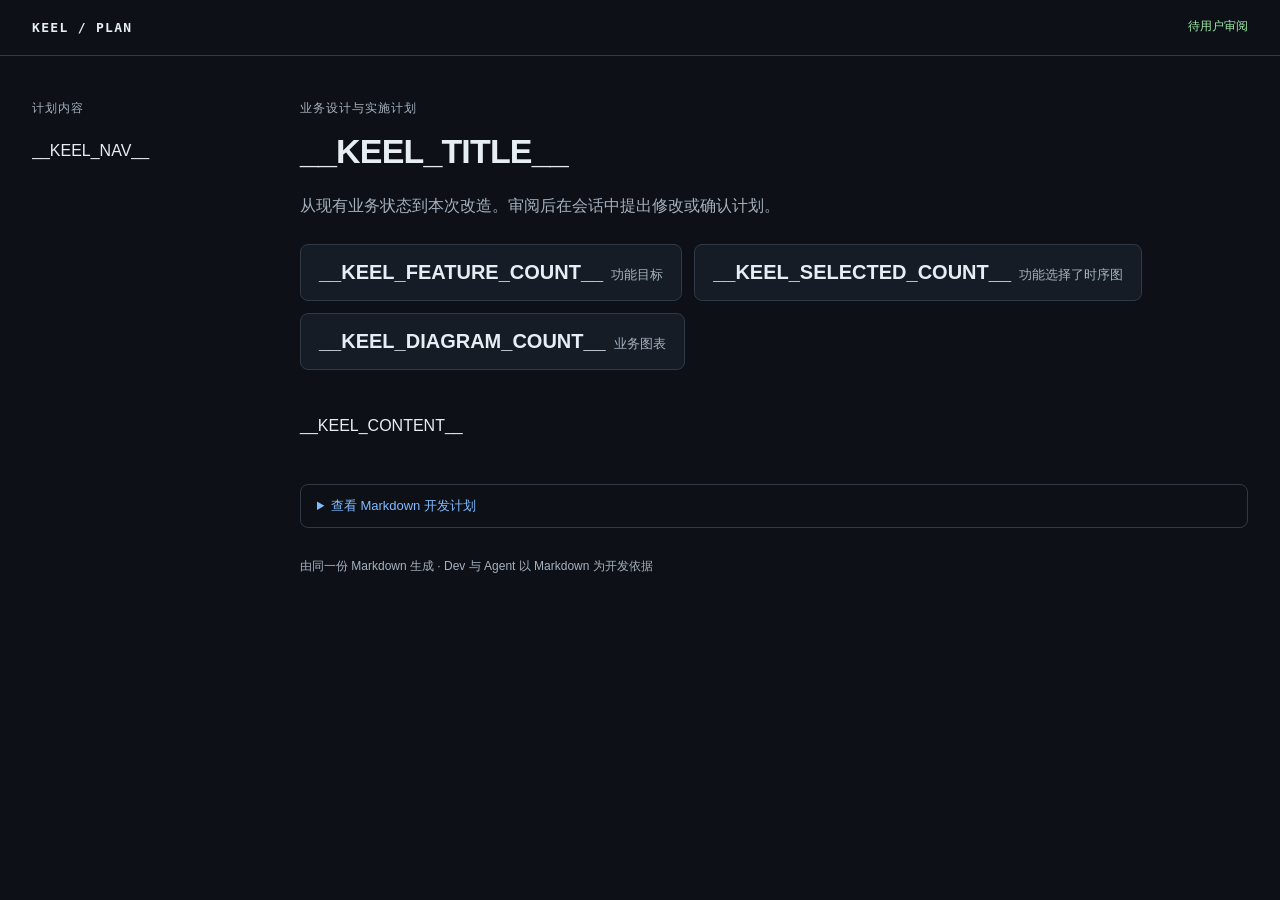
==== keel-plan/skills/keel-plan/assets/plan-view-template.html @ 08eb92e3 "keel: 升级 3.0.0 并统一 Codex 开发工作流" ====
<!doctype html>
<html lang="zh-CN">
<head>
  <meta charset="utf-8">
  <meta name="viewport" content="width=device-width, initial-scale=1">
  <meta http-equiv="Content-Security-Policy" content="default-src 'none'; style-src 'unsafe-inline'; img-src data:; base-uri 'none'; form-action 'none'">
  <title>__KEEL_TITLE__ · Keel Plan</title>
  <style>
    :root { color-scheme: dark; --bg:#0d1117; --surface:#151c25; --line:#303945; --text:#e6edf3; --muted:#a6b1bf; --accent:#80baff; }
    * { box-sizing:border-box; }
    html { scroll-behavior:smooth; scroll-padding-top:90px; }
    body { margin:0; background:var(--bg); color:var(--text); font:16px/1.75 -apple-system,BlinkMacSystemFont,"Segoe UI","PingFang SC","Microsoft YaHei",sans-serif; }
    a { color:var(--accent); text-underline-offset:4px; }
    a:focus-visible,summary:focus-visible { outline:2px solid var(--accent); outline-offset:4px; }
    .topbar { border-bottom:1px solid var(--line); padding:16px 32px; display:flex; justify-content:space-between; background:var(--bg); gap:20px; }
    .brand { font:600 13px/1.8 ui-monospace,monospace; letter-spacing:.1em; }
    .status { color:#9be9a8; font-size:12px; }
    .layout { display:grid; grid-template-columns:220px minmax(0,1fr); max-width:1440px; margin:auto; gap:48px; padding:42px 32px 80px; }
    aside { position:sticky; top:24px; align-self:start; max-height:calc(100vh - 48px); overflow:auto; }
    .nav-label,.eyebrow { color:var(--muted); font-size:12px; letter-spacing:.08em; }
    nav { margin-top:18px; display:grid; gap:6px; }
    nav a { color:var(--muted); text-decoration:none; border-left:2px solid var(--line); padding:7px 12px; font-size:14px; }
    nav a:hover { color:var(--text); border-color:var(--accent); background:var(--surface); }
    main { min-width:0; }
    h1 { font-size:34px; line-height:1.3; margin:10px 0 18px; letter-spacing:-.025em; }
    .lead { color:var(--muted); margin:0 0 24px; }
    .stats { display:flex; flex-wrap:wrap; gap:12px; margin-bottom:42px; }
    .stat { border:1px solid var(--line); background:var(--surface); border-radius:8px; padding:10px 18px; font-size:13px; color:var(--muted); }
    .stat strong { color:var(--text); font-size:20px; margin-right:8px; }
    h2 { font-size:23px; padding-top:24px; margin:32px 0 16px; border-top:1px solid var(--line); }
    h3 { font-size:18px; margin:26px 0 12px; }
    h4,h5,h6 { font-size:16px; }
    p,li { overflow-wrap:anywhere; }
    p { margin:12px 0; }
    ul,ol { padding-left:24px; }
    li { margin:8px 0; }
    code { font: .88em/1.6 ui-monospace,SFMono-Regular,Consolas,monospace; background:#222d3b; border-radius:4px; padding:2px 5px; }
    pre { overflow:auto; padding:18px; background:#0b1016; border:1px solid var(--line); border-radius:6px; }
    pre code { background:none; padding:0; white-space:pre; }
    .table-wrap { overflow:auto; border:1px solid var(--line); border-radius:8px; margin:18px 0; }
    table { width:100%; border-collapse:collapse; font-size:14px; }
    th { background:var(--surface); text-align:left; color:var(--muted); font-weight:600; }
    th,td { padding:12px 14px; border-bottom:1px solid var(--line); vertical-align:top; min-width:110px; overflow-wrap:anywhere; }
    tr:last-child td { border-bottom:0; }
    figure { margin:22px 0; border:1px solid var(--line); border-radius:10px; overflow:hidden; }
    .diagram { background:#fff; padding:24px; overflow:auto; text-align:center; }
    .diagram img { max-width:100%; height:auto; vertical-align:middle; }
    figcaption { font-size:12px; color:var(--muted); padding:9px 16px; background:var(--surface); }
    details { padding:10px 16px; }
    summary { color:var(--accent); cursor:pointer; font-size:13px; }
    blockquote { border-left:3px solid var(--accent); padding:8px 16px; margin:18px 0; color:var(--muted); background:var(--surface); }
    .source { margin-top:44px; border:1px solid var(--line); border-radius:8px; }
    .source a { display:inline-block; margin-top:16px; }
    footer { color:var(--muted); font-size:12px; margin-top:28px; }
    @media(max-width:900px) { .layout { grid-template-columns:1fr; padding:24px 18px; gap:24px; } aside { position:static; max-height:none; } nav { grid-template-columns:repeat(2,minmax(0,1fr)); } h1 { font-size:28px; } }
    @media print { :root { color-scheme:light; --bg:white; --text:#111; --line:#ccc; --surface:#f7f7f7; --muted:#555; --accent:#23558b; } aside,.topbar,.source { display:none; } .layout { display:block; padding:0; } figure,table { break-inside:avoid; } code { background:#eee; } }
  </style>
</head>
<body>
  <header class="topbar"><span class="brand">KEEL / PLAN</span><span class="status">待用户审阅</span></header>
  <div class="layout">
    <aside><div class="nav-label">计划内容</div><nav aria-label="计划章节">__KEEL_NAV__</nav></aside>
    <main>
      <div class="eyebrow">业务设计与实施计划</div>
      <h1>__KEEL_TITLE__</h1>
      <p class="lead">从现有业务状态到本次改造。审阅后在会话中提出修改或确认计划。</p>
      <div class="stats">
        <div class="stat"><strong>__KEEL_FEATURE_COUNT__</strong>功能目标</div>
        <div class="stat"><strong>__KEEL_SELECTED_COUNT__</strong>功能选择了时序图</div>
        <div class="stat"><strong>__KEEL_DIAGRAM_COUNT__</strong>业务图表</div>
      </div>
      <article id="plan-content">__KEEL_CONTENT__</article>
      <details class="source"><summary>查看 Markdown 开发计划</summary>
        <a download="__KEEL_FILE_NAME__" href="[data-uri]">下载 Markdown</a>
        <pre><code>__KEEL_SOURCE__</code></pre>
      </details>
      <footer>由同一份 Markdown 生成 · Dev 与 Agent 以 Markdown 为开发依据</footer>
    </main>
  </div>
</body>
</html>
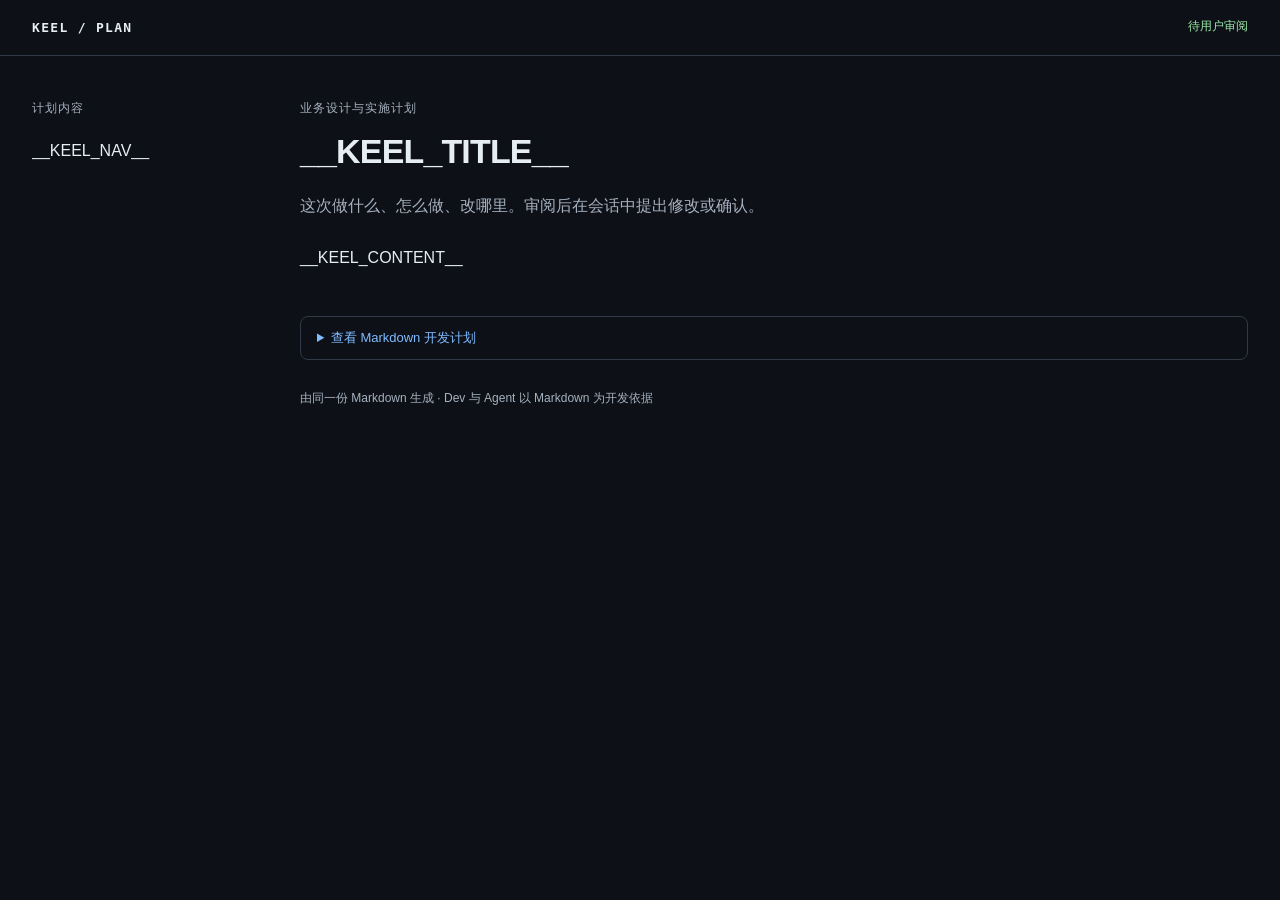
==== commit b05464e0: "keel: 升级 3.0.2 并精简计划展示与改造指引" ====
--- a/keel-plan/skills/keel-plan/assets/plan-view-template.html
+++ b/keel-plan/skills/keel-plan/assets/plan-view-template.html
@@ -24,9 +24,6 @@
     main { min-width:0; }
     h1 { font-size:34px; line-height:1.3; margin:10px 0 18px; letter-spacing:-.025em; }
     .lead { color:var(--muted); margin:0 0 24px; }
-    .stats { display:flex; flex-wrap:wrap; gap:12px; margin-bottom:42px; }
-    .stat { border:1px solid var(--line); background:var(--surface); border-radius:8px; padding:10px 18px; font-size:13px; color:var(--muted); }
-    .stat strong { color:var(--text); font-size:20px; margin-right:8px; }
     h2 { font-size:23px; padding-top:24px; margin:32px 0 16px; border-top:1px solid var(--line); }
     h3 { font-size:18px; margin:26px 0 12px; }
     h4,h5,h6 { font-size:16px; }
@@ -49,6 +46,8 @@
     details { padding:10px 16px; }
     summary { color:var(--accent); cursor:pointer; font-size:13px; }
     blockquote { border-left:3px solid var(--accent); padding:8px 16px; margin:18px 0; color:var(--muted); background:var(--surface); }
+    .plan-detail { margin:16px 0; border:1px solid var(--line); border-radius:8px; }
+    .plan-detail > summary { font-size:16px; font-weight:600; }
     .source { margin-top:44px; border:1px solid var(--line); border-radius:8px; }
     .source a { display:inline-block; margin-top:16px; }
     footer { color:var(--muted); font-size:12px; margin-top:28px; }
@@ -63,12 +62,7 @@
     <main>
       <div class="eyebrow">业务设计与实施计划</div>
       <h1>__KEEL_TITLE__</h1>
-      <p class="lead">从现有业务状态到本次改造。审阅后在会话中提出修改或确认计划。</p>
-      <div class="stats">
-        <div class="stat"><strong>__KEEL_FEATURE_COUNT__</strong>功能目标</div>
-        <div class="stat"><strong>__KEEL_SELECTED_COUNT__</strong>功能选择了时序图</div>
-        <div class="stat"><strong>__KEEL_DIAGRAM_COUNT__</strong>业务图表</div>
-      </div>
+      <p class="lead">这次做什么、怎么做、改哪里。审阅后在会话中提出修改或确认。</p>
       <article id="plan-content">__KEEL_CONTENT__</article>
       <details class="source"><summary>查看 Markdown 开发计划</summary>
         <a download="__KEEL_FILE_NAME__" href="[data-uri]">下载 Markdown</a>
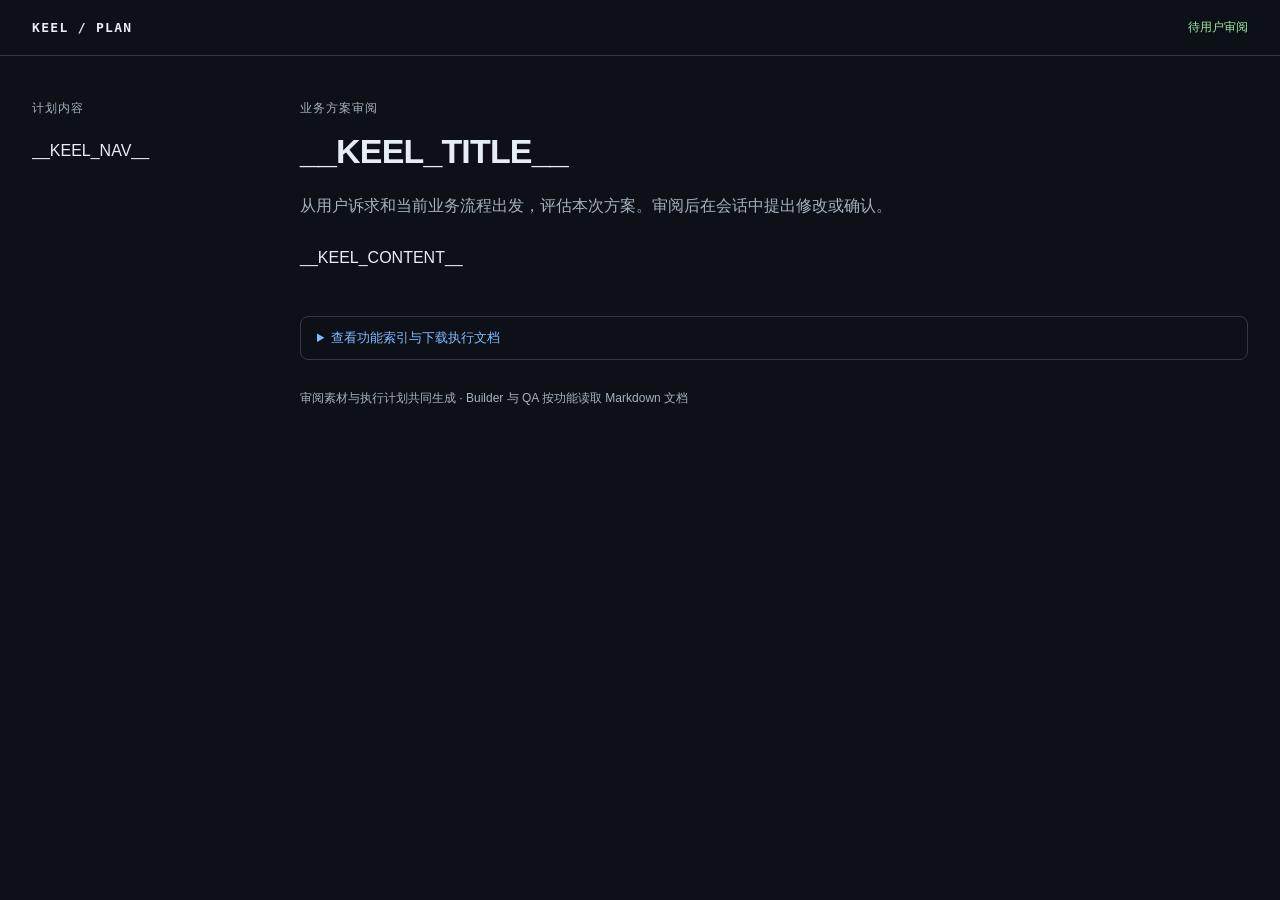
==== commit 5164e600: "keel: 升级 4.0.0 并重构 Plan 审阅与分功能执行" ====
--- a/keel-plan/skills/keel-plan/assets/plan-view-template.html
+++ b/keel-plan/skills/keel-plan/assets/plan-view-template.html
@@ -1,20 +1,24 @@
 <!doctype html>
-<html lang="zh-CN">
+<html lang="zh-CN" data-theme="dark">
 <head>
   <meta charset="utf-8">
   <meta name="viewport" content="width=device-width, initial-scale=1">
-  <meta http-equiv="Content-Security-Policy" content="default-src 'none'; style-src 'unsafe-inline'; img-src data:; base-uri 'none'; form-action 'none'">
+  <meta http-equiv="Content-Security-Policy" content="default-src 'none'; script-src 'sha256-__KEEL_SCRIPT_HASH__'; style-src 'unsafe-inline'; img-src data:; base-uri 'none'; form-action 'none'">
   <title>__KEEL_TITLE__ · Keel Plan</title>
   <style>
-    :root { color-scheme: dark; --bg:#0d1117; --surface:#151c25; --line:#303945; --text:#e6edf3; --muted:#a6b1bf; --accent:#80baff; }
+    :root { color-scheme:dark; --bg:#0d1117; --surface:#151c25; --line:#303945; --text:#e6edf3; --muted:#a6b1bf; --accent:#80baff; --code-bg:#0b1016; --inline-code:#222d3b; --status:#9be9a8; }
+    :root[data-theme="light"] { color-scheme:light; --bg:#fff; --surface:#f6f8fa; --line:#d0d7de; --text:#1f2328; --muted:#59636e; --accent:#0969da; --code-bg:#f6f8fa; --inline-code:#eaeef2; --status:#1a7f37; }
     * { box-sizing:border-box; }
     html { scroll-behavior:smooth; scroll-padding-top:90px; }
     body { margin:0; background:var(--bg); color:var(--text); font:16px/1.75 -apple-system,BlinkMacSystemFont,"Segoe UI","PingFang SC","Microsoft YaHei",sans-serif; }
     a { color:var(--accent); text-underline-offset:4px; }
-    a:focus-visible,summary:focus-visible { outline:2px solid var(--accent); outline-offset:4px; }
-    .topbar { border-bottom:1px solid var(--line); padding:16px 32px; display:flex; justify-content:space-between; background:var(--bg); gap:20px; }
+    a:focus-visible,summary:focus-visible,button:focus-visible { outline:2px solid var(--accent); outline-offset:4px; }
+    .topbar { border-bottom:1px solid var(--line); padding:16px 32px; display:flex; align-items:center; flex-wrap:wrap; justify-content:space-between; background:var(--bg); gap:12px 20px; }
+    .topbar-actions { display:flex; align-items:center; gap:16px; }
+    .theme-toggle { font:inherit; font-size:13px; color:var(--text); background:var(--surface); border:1px solid var(--line); border-radius:6px; padding:6px 12px; min-height:36px; cursor:pointer; }
+    .theme-toggle:hover { border-color:var(--accent); }
     .brand { font:600 13px/1.8 ui-monospace,monospace; letter-spacing:.1em; }
-    .status { color:#9be9a8; font-size:12px; }
+    .status { color:var(--status); font-size:12px; }
     .layout { display:grid; grid-template-columns:220px minmax(0,1fr); max-width:1440px; margin:auto; gap:48px; padding:42px 32px 80px; }
     aside { position:sticky; top:24px; align-self:start; max-height:calc(100vh - 48px); overflow:auto; }
     .nav-label,.eyebrow { color:var(--muted); font-size:12px; letter-spacing:.08em; }
@@ -31,8 +35,8 @@
     p { margin:12px 0; }
     ul,ol { padding-left:24px; }
     li { margin:8px 0; }
-    code { font: .88em/1.6 ui-monospace,SFMono-Regular,Consolas,monospace; background:#222d3b; border-radius:4px; padding:2px 5px; }
-    pre { overflow:auto; padding:18px; background:#0b1016; border:1px solid var(--line); border-radius:6px; }
+    code { font: .88em/1.6 ui-monospace,SFMono-Regular,Consolas,monospace; background:var(--inline-code); border-radius:4px; padding:2px 5px; }
+    pre { overflow:auto; padding:18px; background:var(--code-bg); border:1px solid var(--line); border-radius:6px; }
     pre code { background:none; padding:0; white-space:pre; }
     .table-wrap { overflow:auto; border:1px solid var(--line); border-radius:8px; margin:18px 0; }
     table { width:100%; border-collapse:collapse; font-size:14px; }
@@ -46,29 +50,59 @@
     details { padding:10px 16px; }
     summary { color:var(--accent); cursor:pointer; font-size:13px; }
     blockquote { border-left:3px solid var(--accent); padding:8px 16px; margin:18px 0; color:var(--muted); background:var(--surface); }
-    .plan-detail { margin:16px 0; border:1px solid var(--line); border-radius:8px; }
-    .plan-detail > summary { font-size:16px; font-weight:600; }
     .source { margin-top:44px; border:1px solid var(--line); border-radius:8px; }
     .source a { display:inline-block; margin-top:16px; }
     footer { color:var(--muted); font-size:12px; margin-top:28px; }
-    @media(max-width:900px) { .layout { grid-template-columns:1fr; padding:24px 18px; gap:24px; } aside { position:static; max-height:none; } nav { grid-template-columns:repeat(2,minmax(0,1fr)); } h1 { font-size:28px; } }
-    @media print { :root { color-scheme:light; --bg:white; --text:#111; --line:#ccc; --surface:#f7f7f7; --muted:#555; --accent:#23558b; } aside,.topbar,.source { display:none; } .layout { display:block; padding:0; } figure,table { break-inside:avoid; } code { background:#eee; } }
+    @media(max-width:900px) { .layout { grid-template-columns:1fr; padding:24px 18px; gap:24px; } aside { position:static; max-height:none; } nav { grid-template-columns:repeat(2,minmax(0,1fr)); } h1 { font-size:28px; } .diagram { text-align:left; } .diagram img { max-width:none; } }
+    @media print { :root,:root[data-theme] { color-scheme:light; --bg:white; --text:#111; --line:#ccc; --surface:#f7f7f7; --muted:#555; --accent:#23558b; --code-bg:#f7f7f7; --inline-code:#eee; } aside,.topbar,.source { display:none; } .layout { display:block; padding:0; } figure,table { break-inside:avoid; } }
   </style>
+  <script>
+    (() => {
+      const storageKey = 'keel-plan-theme';
+      let theme = 'dark';
+      try {
+        const saved = localStorage.getItem(storageKey);
+        if (saved === 'light' || saved === 'dark') theme = saved;
+      } catch (_) {}
+      document.documentElement.dataset.theme = theme;
+      document.addEventListener('DOMContentLoaded', () => {
+        const toggle = document.getElementById('theme-toggle');
+        const update = () => {
+          document.documentElement.dataset.theme = theme;
+          toggle.textContent = theme === 'dark' ? '切换浅色' : '切换深色';
+          toggle.setAttribute('aria-label', toggle.textContent + '模式');
+        };
+        toggle.addEventListener('click', () => {
+          theme = theme === 'dark' ? 'light' : 'dark';
+          update();
+          try { localStorage.setItem(storageKey, theme); } catch (_) {}
+        });
+        update();
+        toggle.hidden = false;
+      });
+    })();
+  </script>
 </head>
 <body>
-  <header class="topbar"><span class="brand">KEEL / PLAN</span><span class="status">待用户审阅</span></header>
+  <header class="topbar">
+    <span class="brand">KEEL / PLAN</span>
+    <div class="topbar-actions">
+      <span class="status">待用户审阅</span>
+      <button class="theme-toggle" id="theme-toggle" type="button" hidden>切换浅色</button>
+    </div>
+  </header>
   <div class="layout">
     <aside><div class="nav-label">计划内容</div><nav aria-label="计划章节">__KEEL_NAV__</nav></aside>
     <main>
-      <div class="eyebrow">业务设计与实施计划</div>
+      <div class="eyebrow">业务方案审阅</div>
       <h1>__KEEL_TITLE__</h1>
-      <p class="lead">这次做什么、怎么做、改哪里。审阅后在会话中提出修改或确认。</p>
+      <p class="lead">从用户诉求和当前业务流程出发，评估本次方案。审阅后在会话中提出修改或确认。</p>
       <article id="plan-content">__KEEL_CONTENT__</article>
-      <details class="source"><summary>查看 Markdown 开发计划</summary>
-        <a download="__KEEL_FILE_NAME__" href="[data-uri]">下载 Markdown</a>
+      <details class="source"><summary>查看功能索引与下载执行文档</summary>
+        <a download="__KEEL_FILE_NAME__" href="[data-uri]">下载执行文档包（索引 + 各功能 MD）</a>
         <pre><code>__KEEL_SOURCE__</code></pre>
       </details>
-      <footer>由同一份 Markdown 生成 · Dev 与 Agent 以 Markdown 为开发依据</footer>
+      <footer>审阅素材与执行计划共同生成 · Builder 与 QA 按功能读取 Markdown 文档</footer>
     </main>
   </div>
 </body>
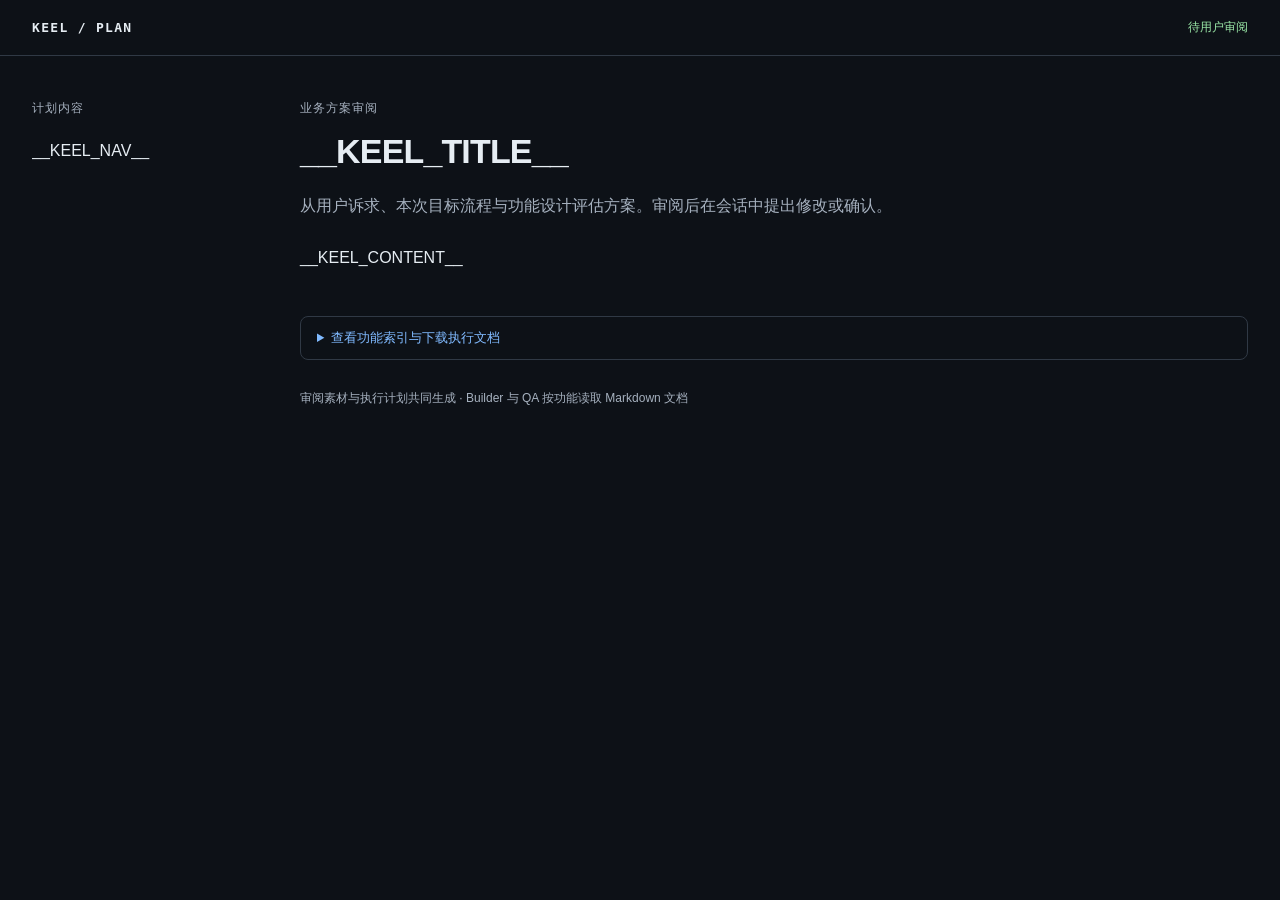
==== commit 6ae7312a: "keel: 统一开发入口并精简方案审阅内容" ====
--- a/keel-plan/skills/keel-plan/assets/plan-view-template.html
+++ b/keel-plan/skills/keel-plan/assets/plan-view-template.html
@@ -96,7 +96,7 @@
     <main>
       <div class="eyebrow">业务方案审阅</div>
       <h1>__KEEL_TITLE__</h1>
-      <p class="lead">从用户诉求和当前业务流程出发，评估本次方案。审阅后在会话中提出修改或确认。</p>
+      <p class="lead">从用户诉求、本次目标流程与功能设计评估方案。审阅后在会话中提出修改或确认。</p>
       <article id="plan-content">__KEEL_CONTENT__</article>
       <details class="source"><summary>查看功能索引与下载执行文档</summary>
         <a download="__KEEL_FILE_NAME__" href="[data-uri]">下载执行文档包（索引 + 各功能 MD）</a>
